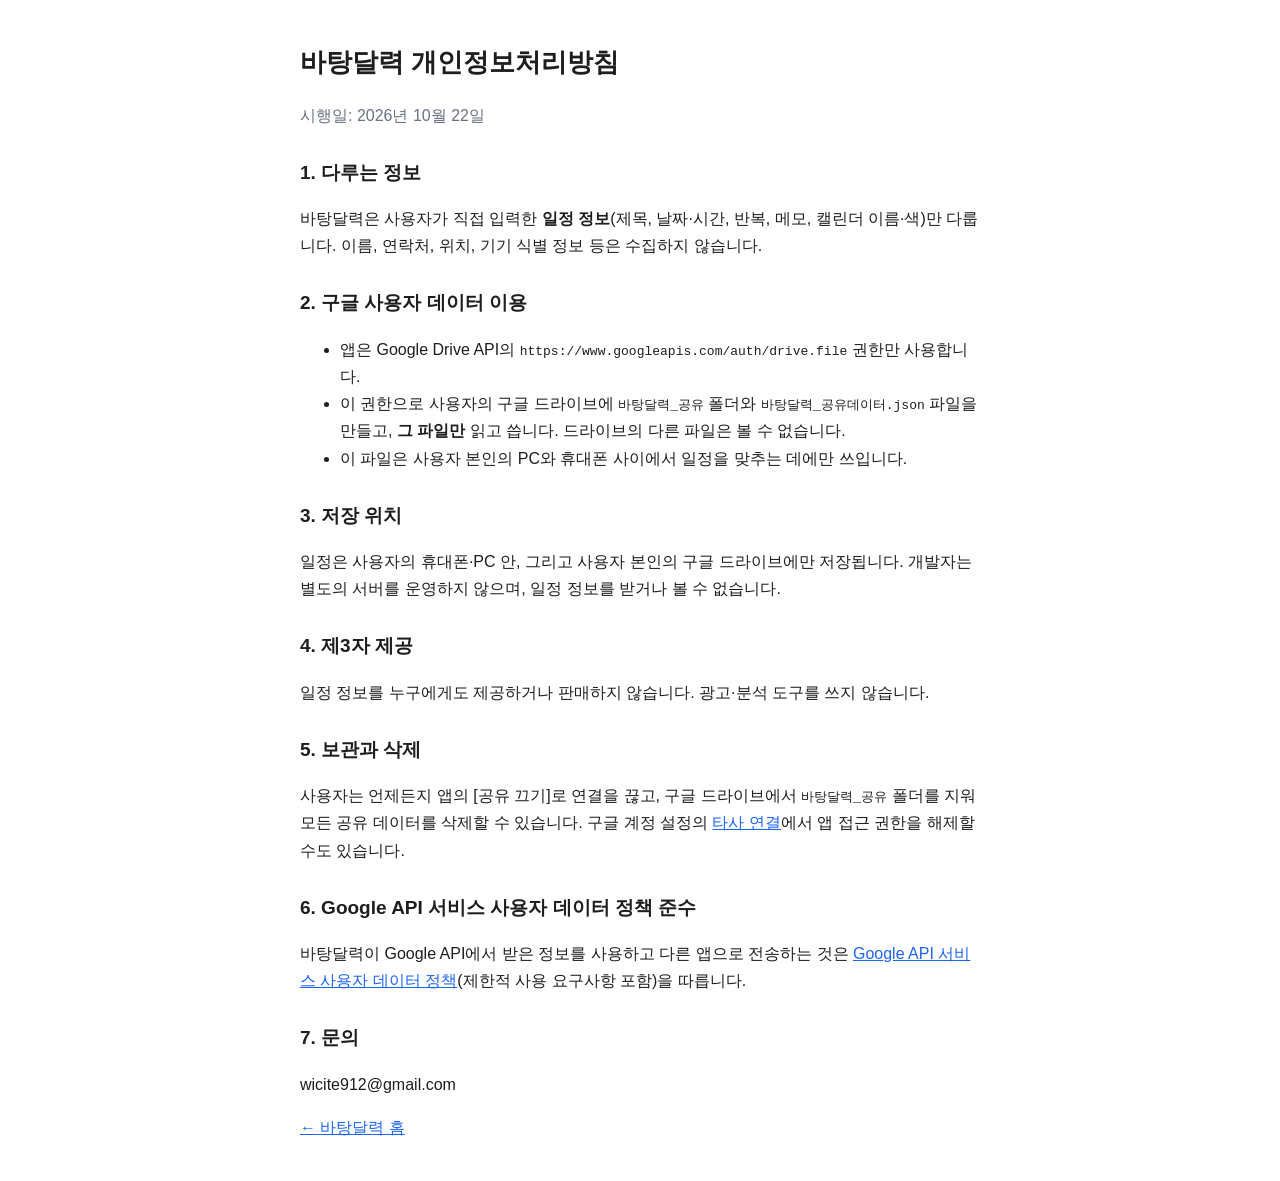
==== privacy.html @ 4842c8af "바탕달력 홈페이지·개인정보처리방침 Co-Authored-By: Claude Opus 5.5 <noreply@anthropic.com> Claude-Session: https://c" ====
<!doctype html>
<html lang="ko">
<head>
<meta charset="utf-8">
<meta name="viewport" content="width=device-width, initial-scale=1">
<title>바탕달력 개인정보처리방침</title>
<style>
  body { font-family: -apple-system, "Segoe UI", "Malgun Gothic", sans-serif; max-width: 680px; margin: 40px auto; padding: 0 20px; line-height: 1.7; color: #1e1e21; }
  h1 { font-size: 26px; } h2 { font-size: 19px; margin-top: 28px; } .sub { color: #6b7280; } a { color: #1c64f2; }
</style>
</head>
<body>
<h1>바탕달력 개인정보처리방침</h1>
<p class="sub">시행일: 2026년 10월 22일</p>

<h2>1. 다루는 정보</h2>
<p>바탕달력은 사용자가 직접 입력한 <b>일정 정보</b>(제목, 날짜·시간, 반복, 메모, 캘린더 이름·색)만 다룹니다. 이름, 연락처, 위치, 기기 식별 정보 등은 수집하지 않습니다.</p>

<h2>2. 구글 사용자 데이터 이용</h2>
<ul>
  <li>앱은 Google Drive API의 <code>https://www.googleapis.com/auth/drive.file</code> 권한만 사용합니다.</li>
  <li>이 권한으로 사용자의 구글 드라이브에 <code>바탕달력_공유</code> 폴더와 <code>바탕달력_공유데이터.json</code> 파일을 만들고, <b>그 파일만</b> 읽고 씁니다. 드라이브의 다른 파일은 볼 수 없습니다.</li>
  <li>이 파일은 사용자 본인의 PC와 휴대폰 사이에서 일정을 맞추는 데에만 쓰입니다.</li>
</ul>

<h2>3. 저장 위치</h2>
<p>일정은 사용자의 휴대폰·PC 안, 그리고 사용자 본인의 구글 드라이브에만 저장됩니다. 개발자는 별도의 서버를 운영하지 않으며, 일정 정보를 받거나 볼 수 없습니다.</p>

<h2>4. 제3자 제공</h2>
<p>일정 정보를 누구에게도 제공하거나 판매하지 않습니다. 광고·분석 도구를 쓰지 않습니다.</p>

<h2>5. 보관과 삭제</h2>
<p>사용자는 언제든지 앱의 [공유 끄기]로 연결을 끊고, 구글 드라이브에서 <code>바탕달력_공유</code> 폴더를 지워 모든 공유 데이터를 삭제할 수 있습니다. 구글 계정 설정의 <a href="https://myaccount.google.com/connections">타사 연결</a>에서 앱 접근 권한을 해제할 수도 있습니다.</p>

<h2>6. Google API 서비스 사용자 데이터 정책 준수</h2>
<p>바탕달력이 Google API에서 받은 정보를 사용하고 다른 앱으로 전송하는 것은 <a href="https://developers.google.com/terms/api-services-user-data-policy">Google API 서비스 사용자 데이터 정책</a>(제한적 사용 요구사항 포함)을 따릅니다.</p>

<h2>7. 문의</h2>
<p>wicite912@gmail.com</p>
<p><a href="./">← 바탕달력 홈</a></p>
</body>
</html>
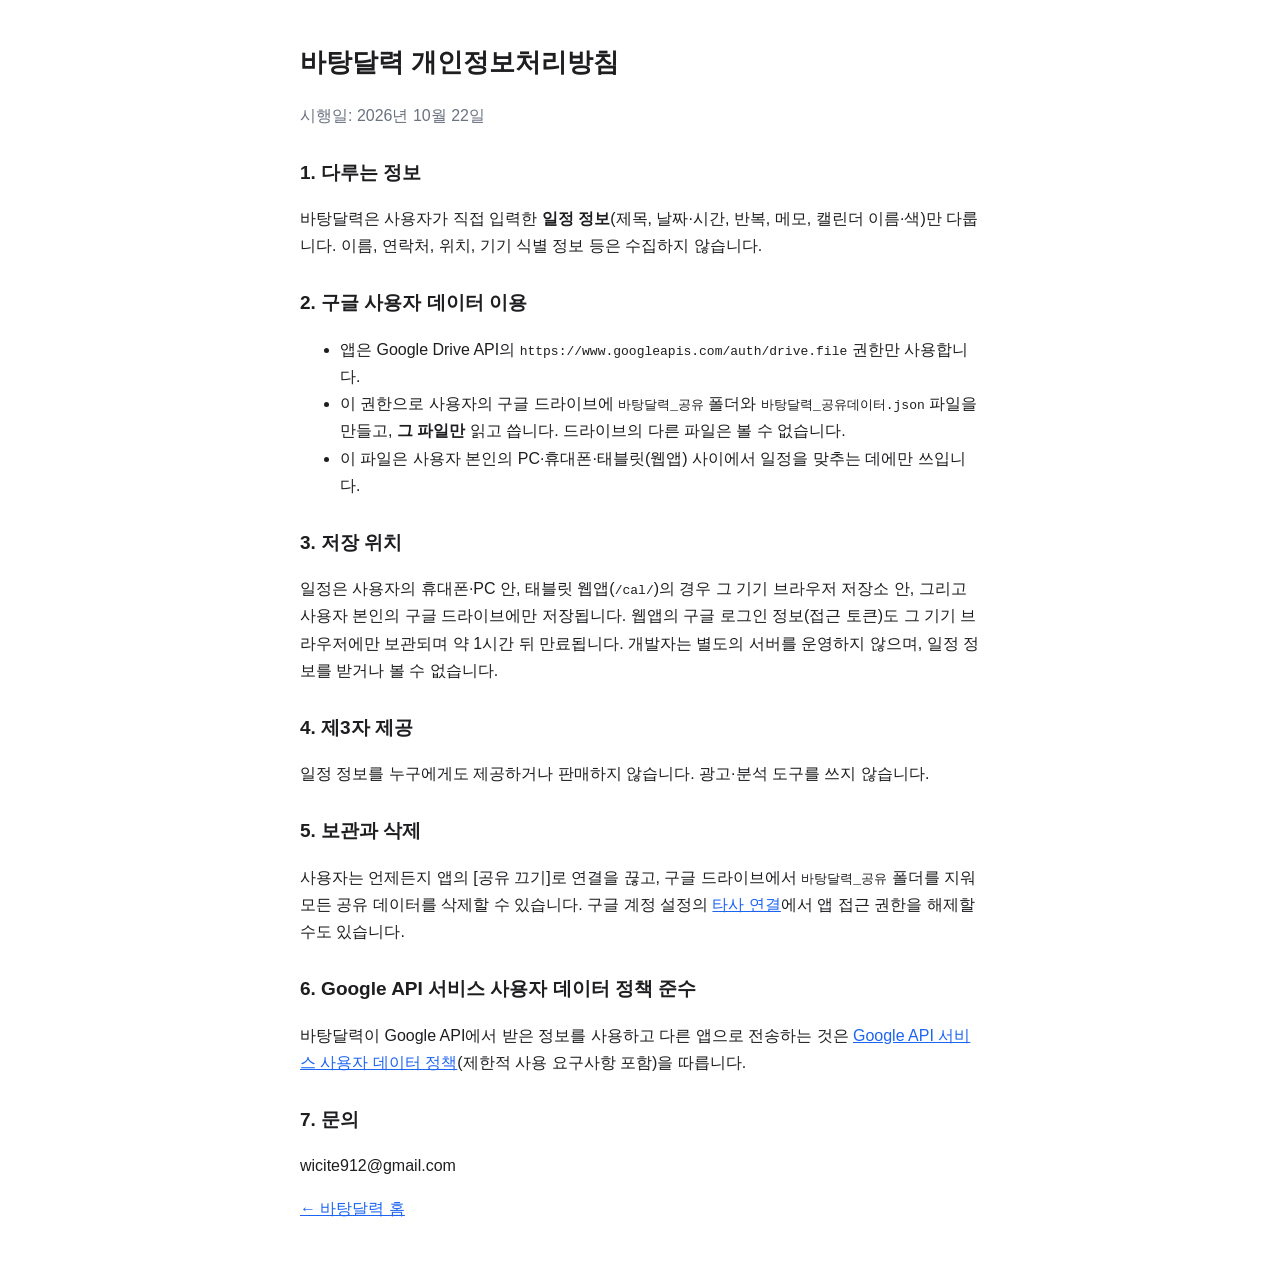
==== commit 8fc62260: "아이패드 웹앱 바탕달력 (/cal) 첫 배포, 개인정보처리방침에 웹앱 내용 추가 Co-Authored-By: Claude Opus 5.5 <noreply@anthropic.com>" ====
--- a/privacy.html
+++ b/privacy.html
@@ -20,11 +20,11 @@
 <ul>
   <li>앱은 Google Drive API의 <code>https://www.googleapis.com/auth/drive.file</code> 권한만 사용합니다.</li>
   <li>이 권한으로 사용자의 구글 드라이브에 <code>바탕달력_공유</code> 폴더와 <code>바탕달력_공유데이터.json</code> 파일을 만들고, <b>그 파일만</b> 읽고 씁니다. 드라이브의 다른 파일은 볼 수 없습니다.</li>
-  <li>이 파일은 사용자 본인의 PC와 휴대폰 사이에서 일정을 맞추는 데에만 쓰입니다.</li>
+  <li>이 파일은 사용자 본인의 PC·휴대폰·태블릿(웹앱) 사이에서 일정을 맞추는 데에만 쓰입니다.</li>
 </ul>
 
 <h2>3. 저장 위치</h2>
-<p>일정은 사용자의 휴대폰·PC 안, 그리고 사용자 본인의 구글 드라이브에만 저장됩니다. 개발자는 별도의 서버를 운영하지 않으며, 일정 정보를 받거나 볼 수 없습니다.</p>
+<p>일정은 사용자의 휴대폰·PC 안, 태블릿 웹앱(<code>/cal/</code>)의 경우 그 기기 브라우저 저장소 안, 그리고 사용자 본인의 구글 드라이브에만 저장됩니다. 웹앱의 구글 로그인 정보(접근 토큰)도 그 기기 브라우저에만 보관되며 약 1시간 뒤 만료됩니다. 개발자는 별도의 서버를 운영하지 않으며, 일정 정보를 받거나 볼 수 없습니다.</p>
 
 <h2>4. 제3자 제공</h2>
 <p>일정 정보를 누구에게도 제공하거나 판매하지 않습니다. 광고·분석 도구를 쓰지 않습니다.</p>
